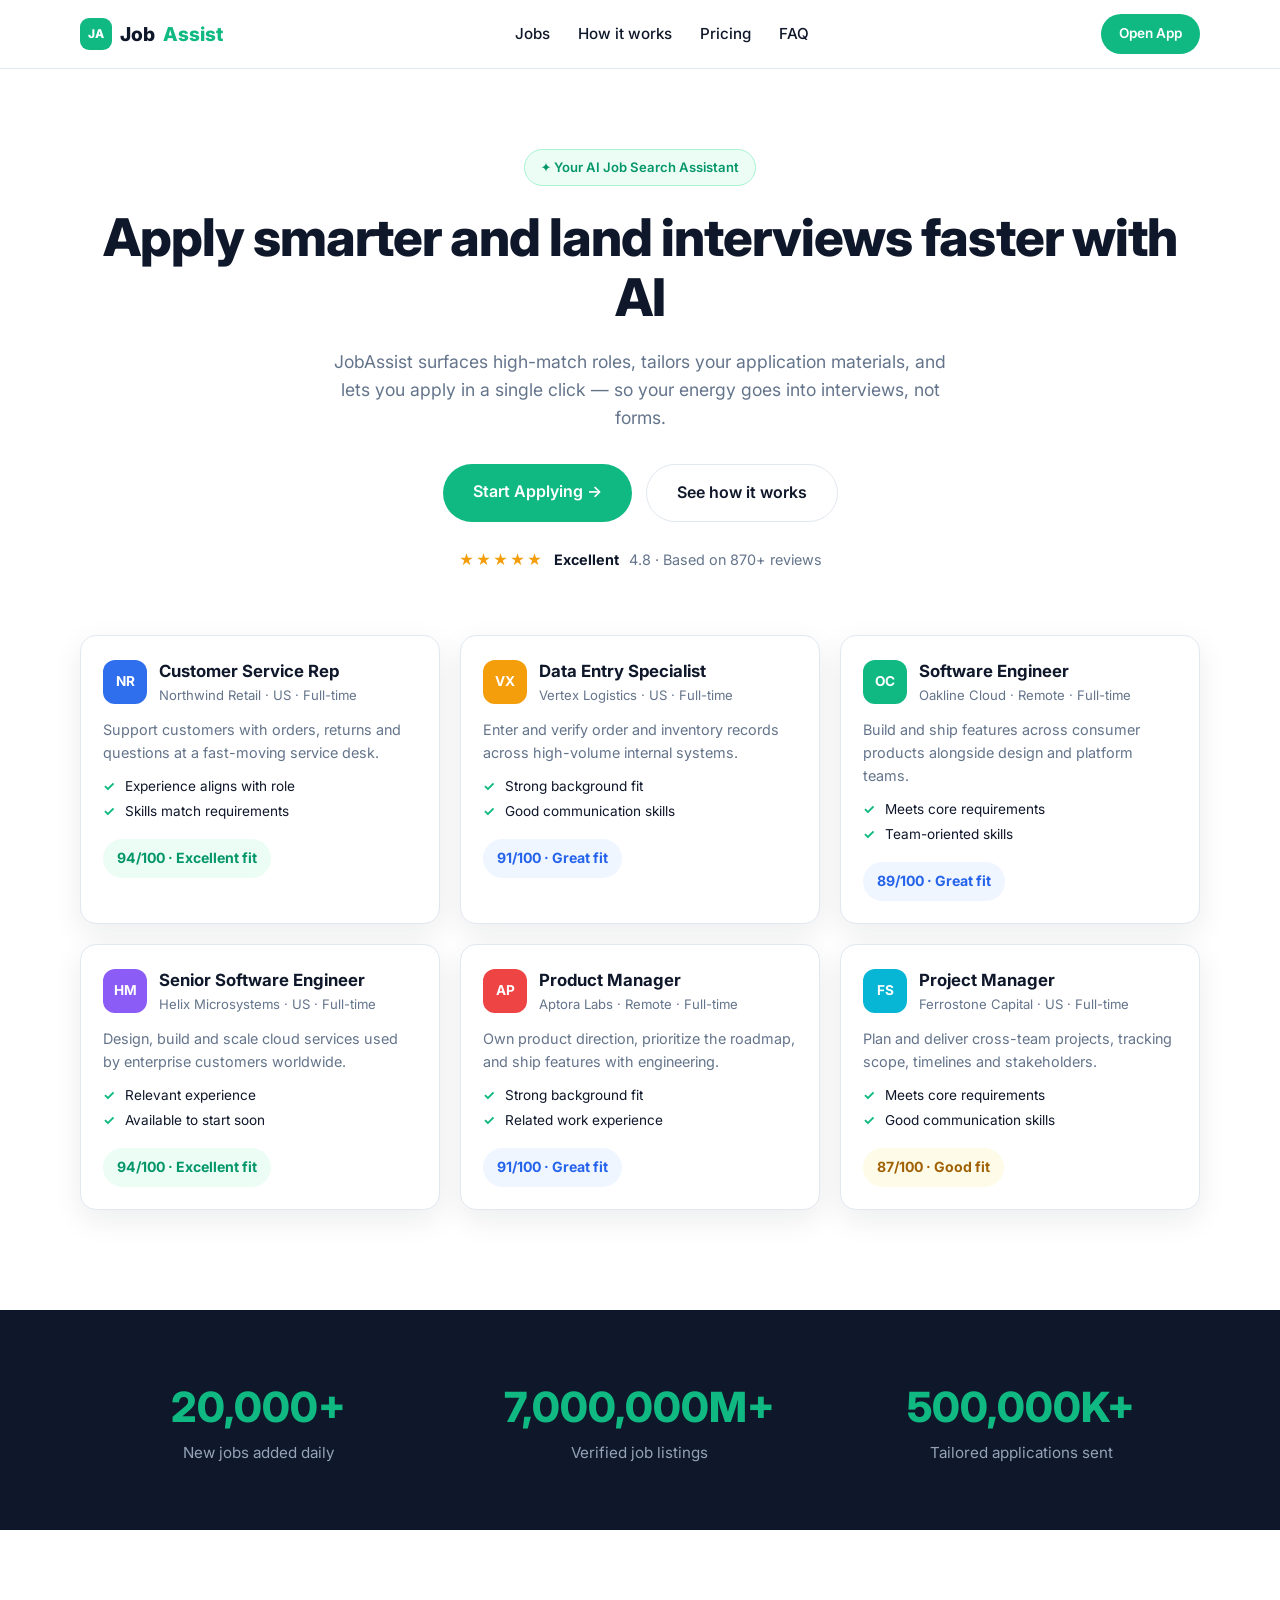
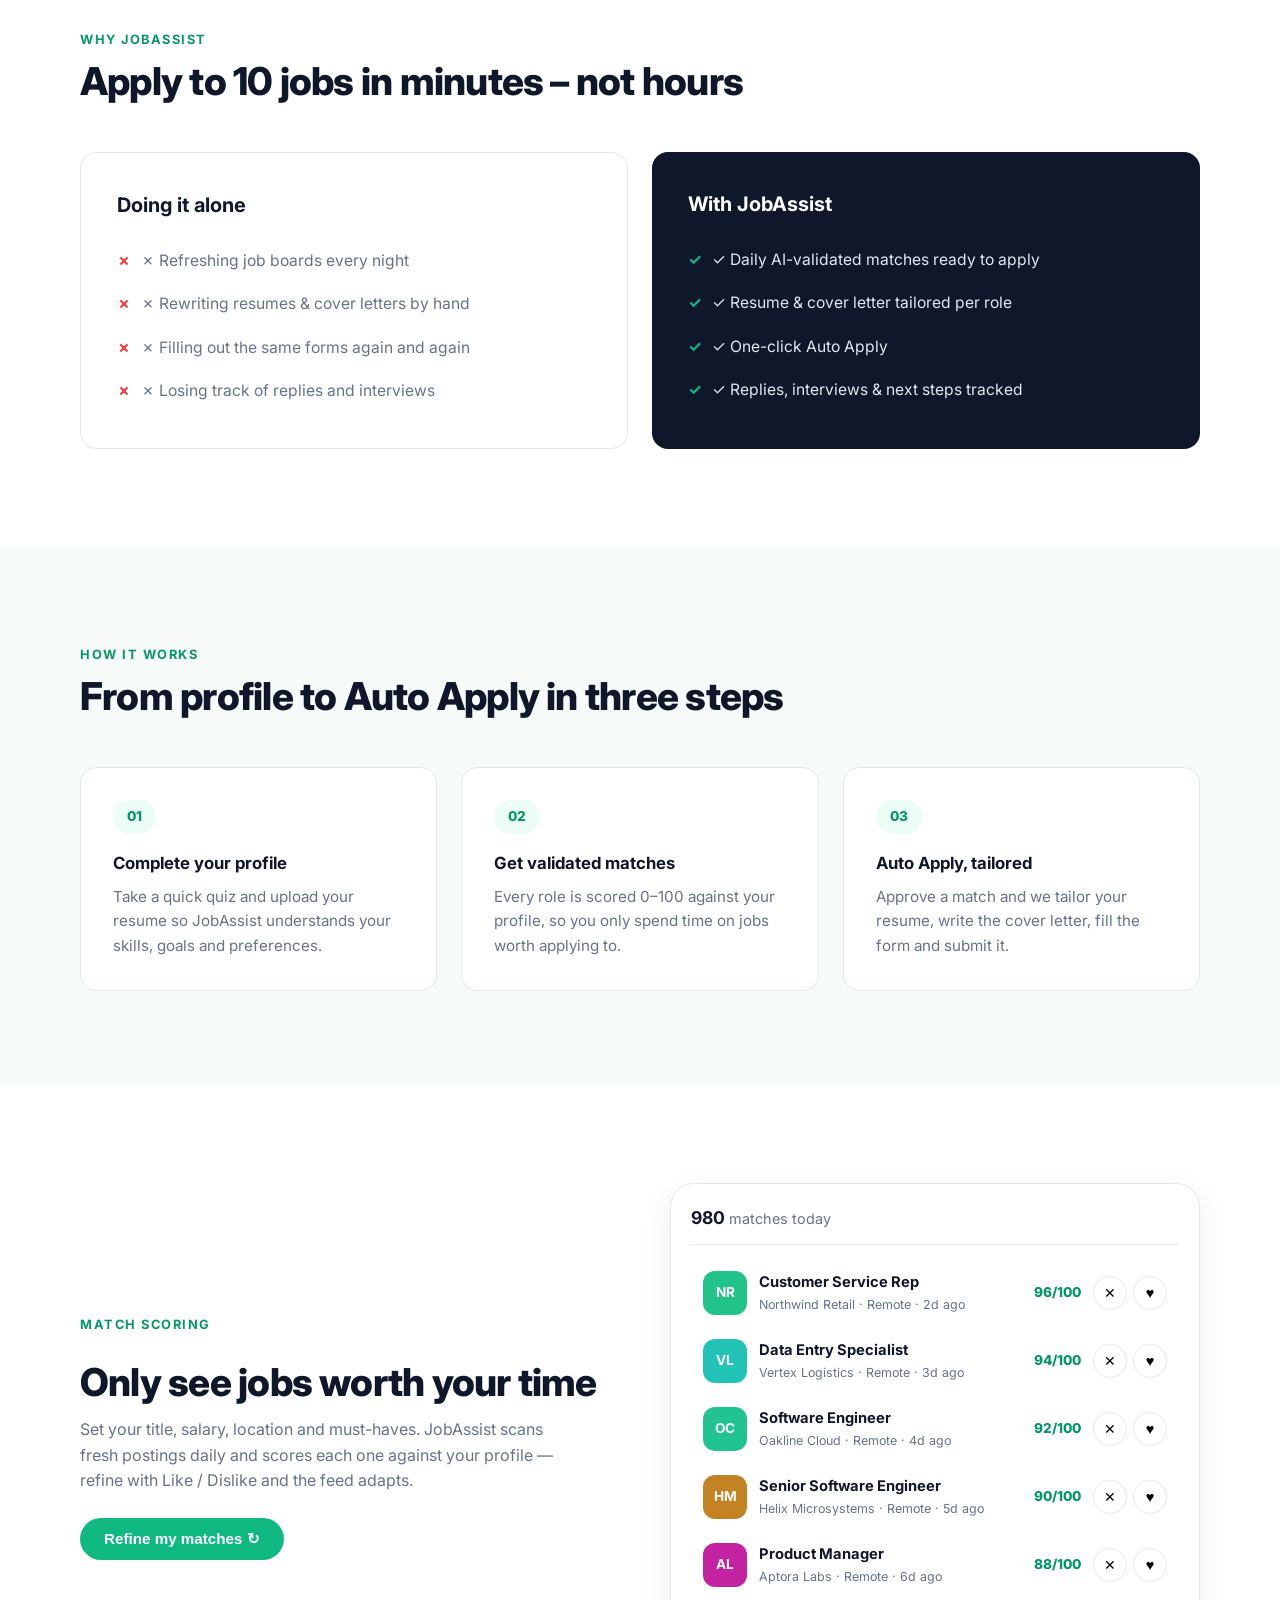
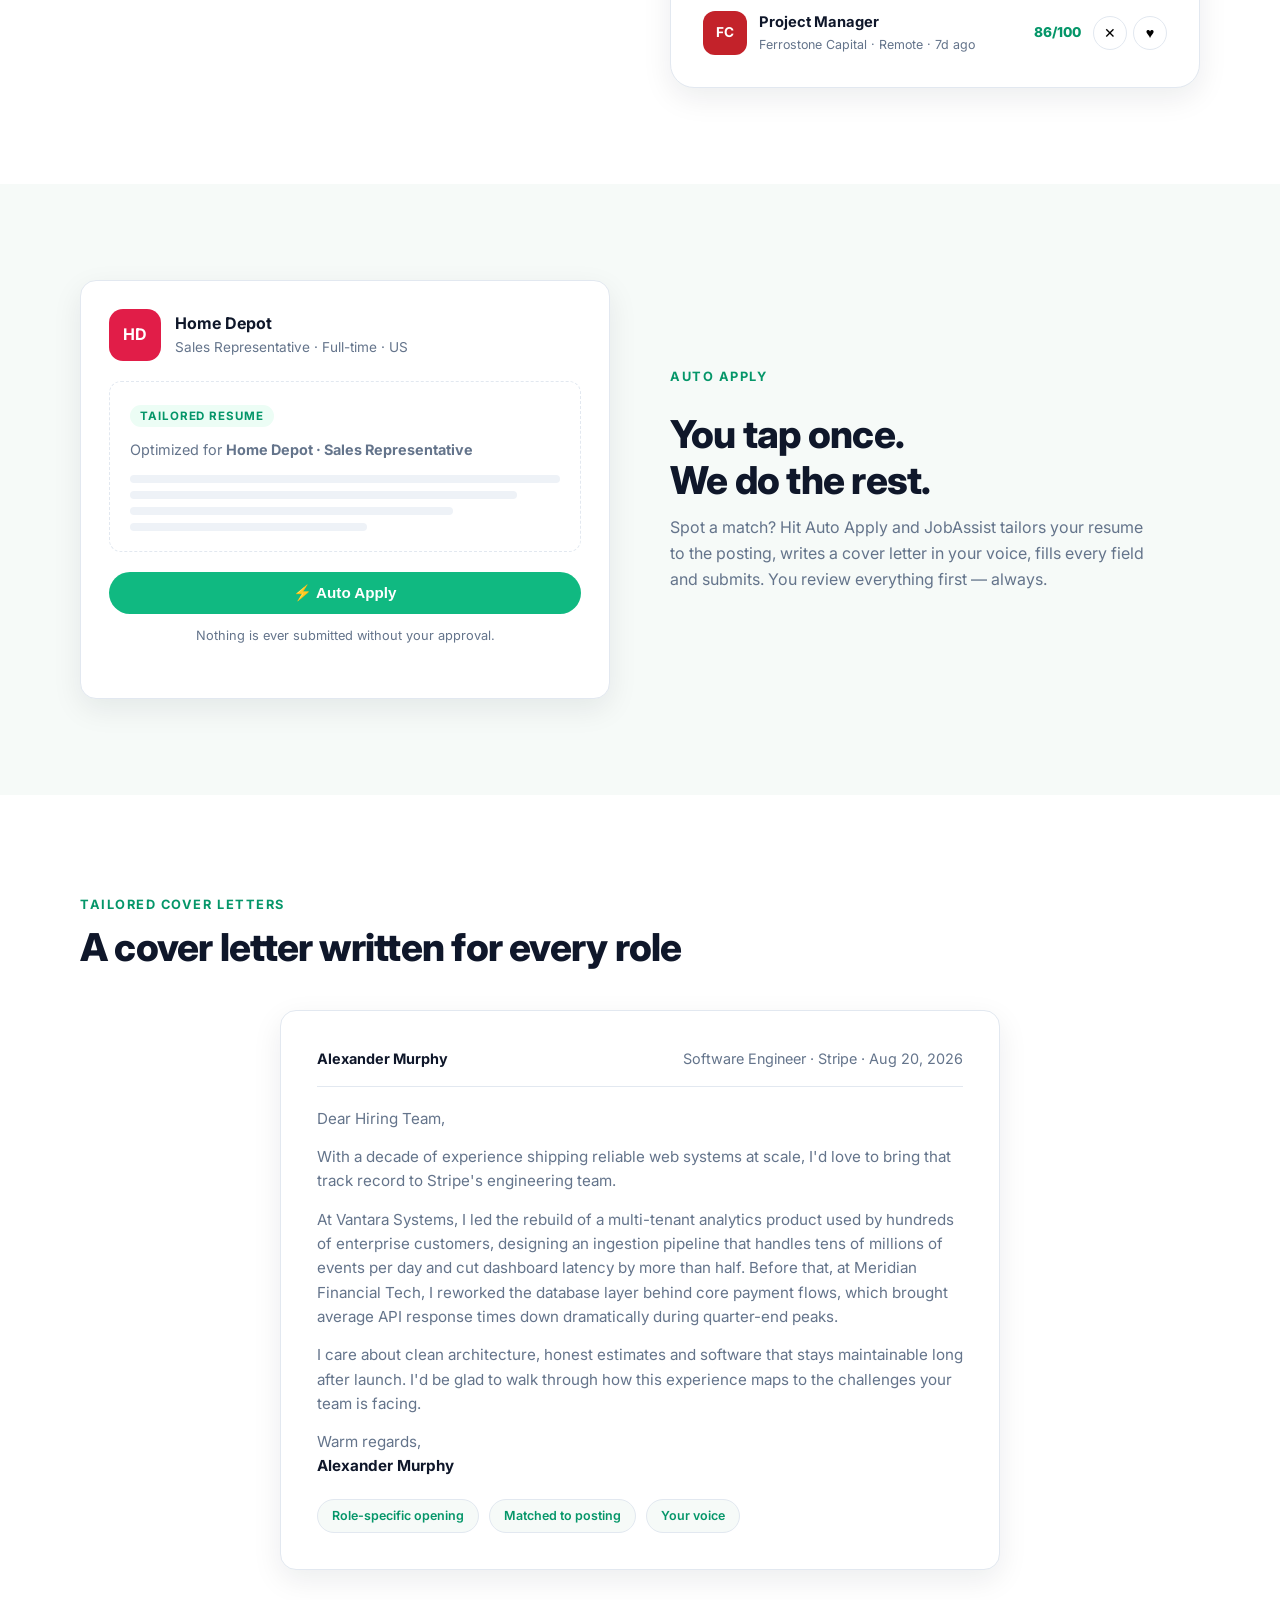
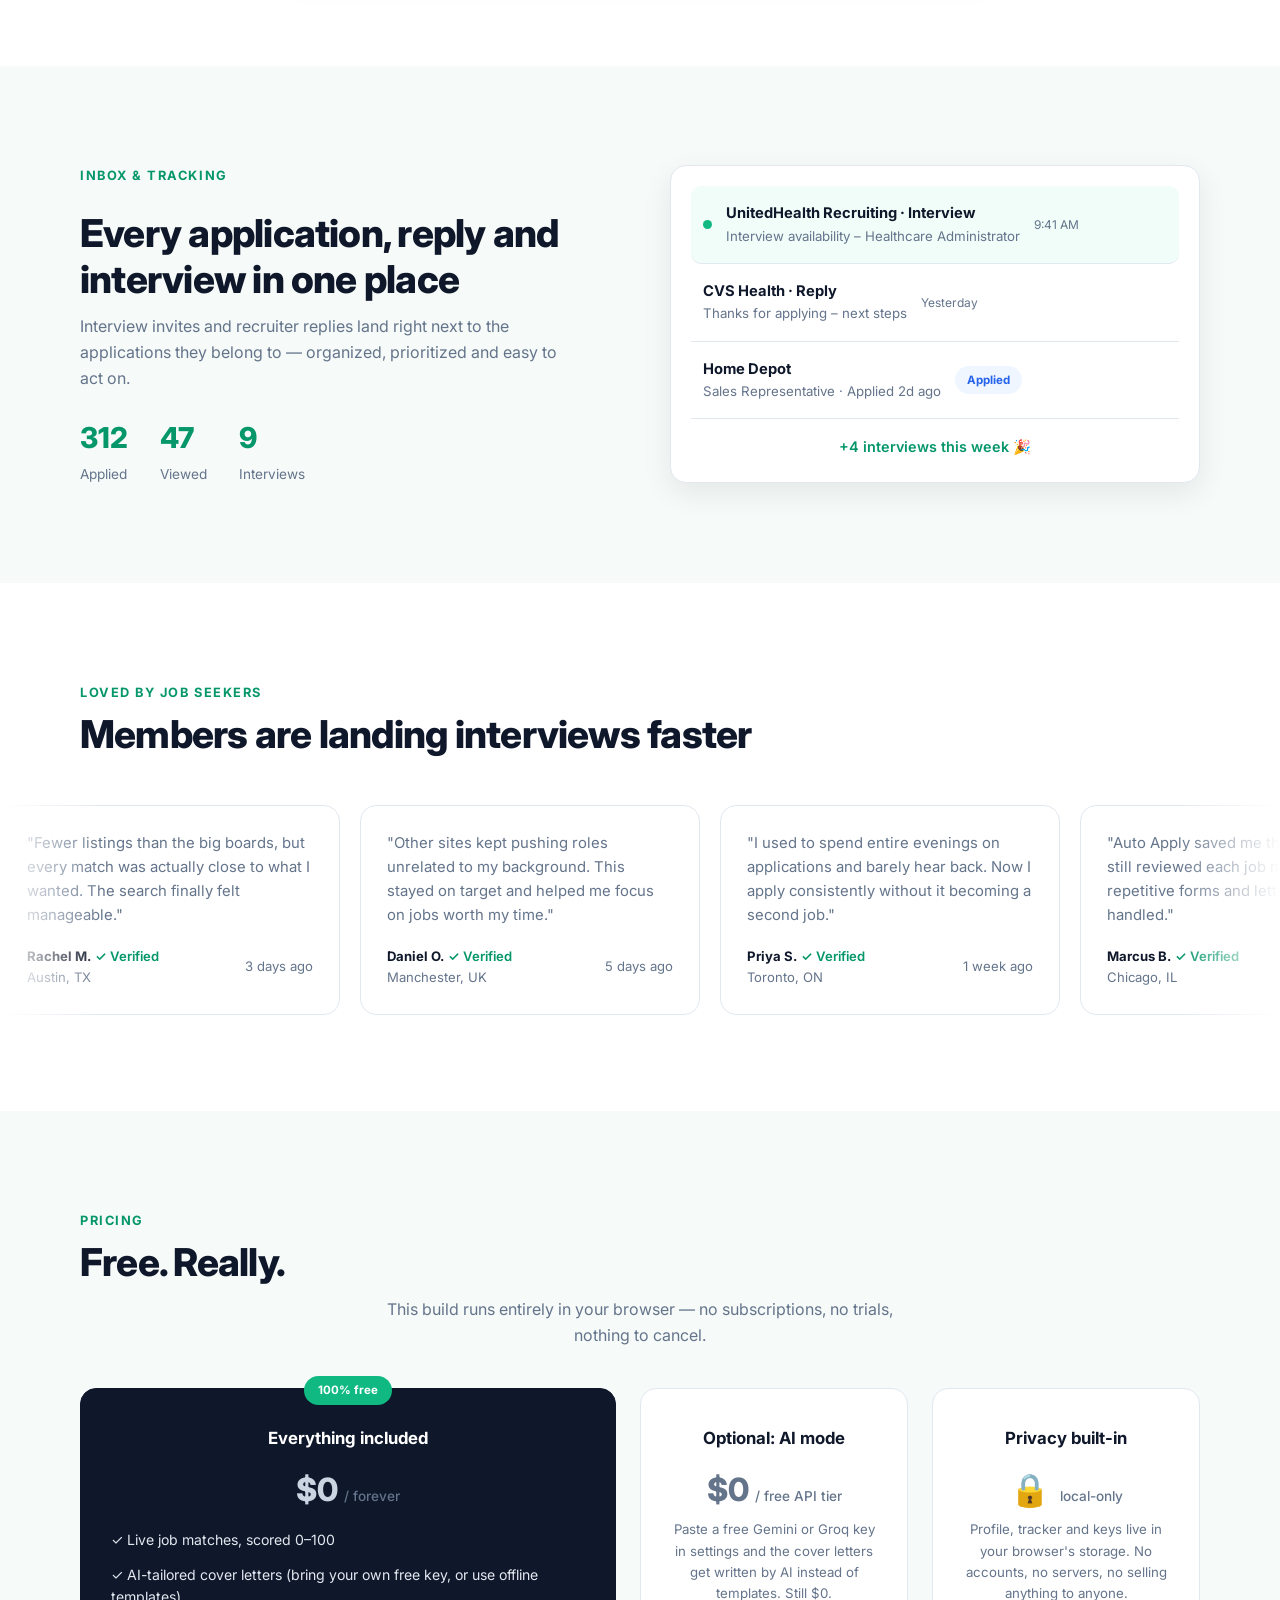
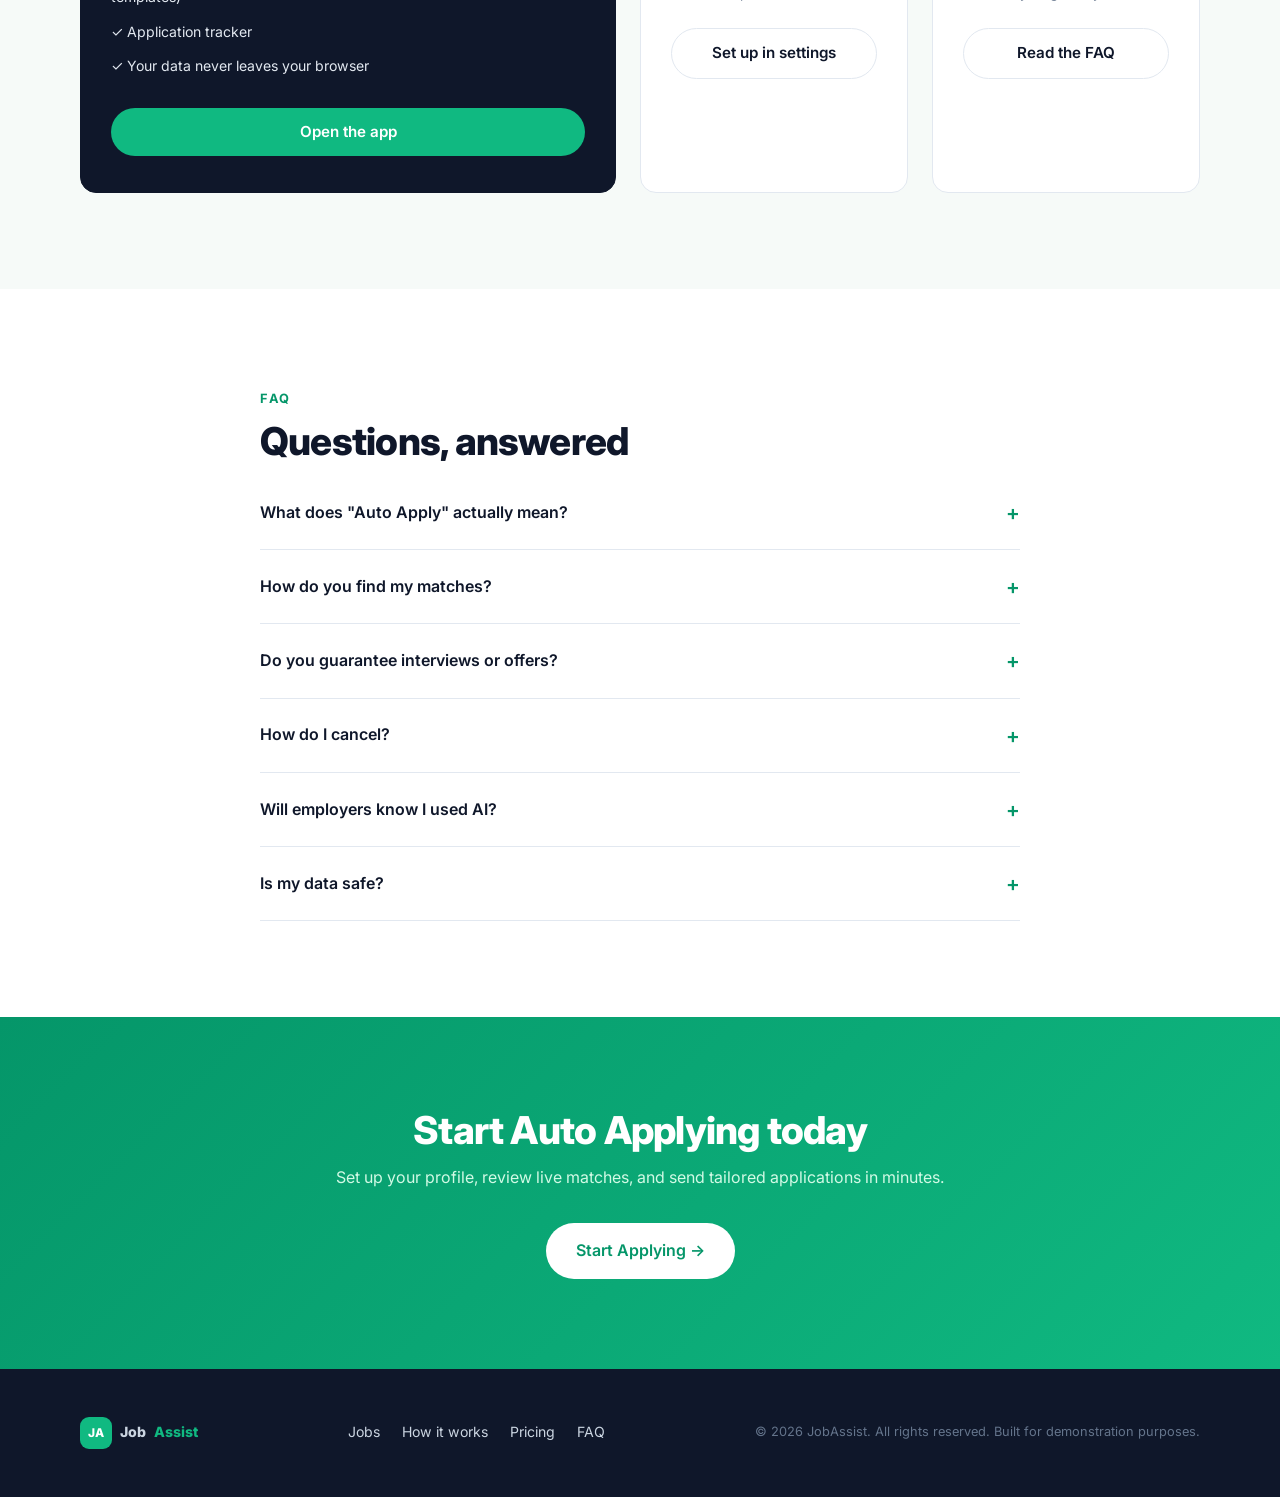
==== index.html @ 334f83cd "JobAssist: landing page + working job search app" ====
<!DOCTYPE html>
<html lang="en">
<head>
  <meta charset="UTF-8" />
  <meta name="viewport" content="width=device-width, initial-scale=1.0" />
  <title>JobAssist – Smart Job Search Platform for Faster Hiring</title>
  <meta name="description" content="Find your next job with JobAssist. Personalized job matches, AI-tailored applications, and one-click applying so you can focus on interviews." />
  <link rel="preconnect" href="https://fonts.googleapis.com" />
  <link rel="preconnect" href="https://fonts.gstatic.com" crossorigin />
  <link href="https://fonts.googleapis.com/css2?family=Inter:wght@400;500;600;700;800&display=swap" rel="stylesheet" />
  <link rel="stylesheet" href="styles.css" />
</head>
<body>

  <!-- ===== Header ===== -->
  <header class="site-header">
    <div class="container header-inner">
      <a class="logo" href="#">
        <span class="logo-mark">JA</span> Job<span class="accent">Assist</span>
      </a>
      <nav class="nav" id="nav">
        <a href="#matches">Jobs</a>
        <a href="#how">How it works</a>
        <a href="#pricing">Pricing</a>
        <a href="#faq">FAQ</a>
      </nav>
      <div class="header-actions">
        <a class="btn btn-primary btn-sm" href="app.html">Open App</a>
        <button class="menu-toggle" id="menuToggle" aria-label="Toggle menu">
          <span></span><span></span><span></span>
        </button>
      </div>
    </div>
  </header>

  <!-- ===== Hero ===== -->
  <section class="hero">
    <div class="container hero-inner">
      <span class="pill reveal">✦ Your AI Job Search Assistant</span>
      <h1 class="reveal">Apply smarter and land interviews faster with AI</h1>
      <p class="hero-sub reveal">
        JobAssist surfaces high-match roles, tailors your application materials,
        and lets you apply in a single click — so your energy goes into interviews,
        not forms.
      </p>
      <div class="hero-cta reveal">
        <a href="app.html" class="btn btn-primary btn-lg">Start Applying →</a>
        <a href="#how" class="btn btn-ghost btn-lg">See how it works</a>
      </div>
      <div class="rating reveal">
        <span class="stars">★★★★★</span>
        <strong>Excellent</strong>
        <span class="muted">4.8 · Based on 870+ reviews</span>
      </div>

      <!-- Floating job cards -->
      <div class="match-grid reveal" id="matches">
        <article class="job-card">
          <div class="job-head">
            <span class="avatar" style="--c:#2f6fed">NR</span>
            <div><h3>Customer Service Rep</h3><p>Northwind Retail · US · Full-time</p></div>
          </div>
          <p class="job-summary">Support customers with orders, returns and questions at a fast-moving service desk.</p>
          <ul class="job-points"><li>Experience aligns with role</li><li>Skills match requirements</li></ul>
          <div class="score score-high">94/100 · Excellent fit</div>
        </article>

        <article class="job-card">
          <div class="job-head">
            <span class="avatar" style="--c:#f59e0b">VX</span>
            <div><h3>Data Entry Specialist</h3><p>Vertex Logistics · US · Full-time</p></div>
          </div>
          <p class="job-summary">Enter and verify order and inventory records across high-volume internal systems.</p>
          <ul class="job-points"><li>Strong background fit</li><li>Good communication skills</li></ul>
          <div class="score score-mid">91/100 · Great fit</div>
        </article>

        <article class="job-card">
          <div class="job-head">
            <span class="avatar" style="--c:#10b981">OC</span>
            <div><h3>Software Engineer</h3><p>Oakline Cloud · Remote · Full-time</p></div>
          </div>
          <p class="job-summary">Build and ship features across consumer products alongside design and platform teams.</p>
          <ul class="job-points"><li>Meets core requirements</li><li>Team-oriented skills</li></ul>
          <div class="score score-mid">89/100 · Great fit</div>
        </article>

        <article class="job-card">
          <div class="job-head">
            <span class="avatar" style="--c:#8b5cf6">HM</span>
            <div><h3>Senior Software Engineer</h3><p>Helix Microsystems · US · Full-time</p></div>
          </div>
          <p class="job-summary">Design, build and scale cloud services used by enterprise customers worldwide.</p>
          <ul class="job-points"><li>Relevant experience</li><li>Available to start soon</li></ul>
          <div class="score score-high">94/100 · Excellent fit</div>
        </article>

        <article class="job-card">
          <div class="job-head">
            <span class="avatar" style="--c:#ef4444">AP</span>
            <div><h3>Product Manager</h3><p>Aptora Labs · Remote · Full-time</p></div>
          </div>
          <p class="job-summary">Own product direction, prioritize the roadmap, and ship features with engineering.</p>
          <ul class="job-points"><li>Strong background fit</li><li>Related work experience</li></ul>
          <div class="score score-mid">91/100 · Great fit</div>
        </article>

        <article class="job-card">
          <div class="job-head">
            <span class="avatar" style="--c:#06b6d4">FS</span>
            <div><h3>Project Manager</h3><p>Ferrostone Capital · US · Full-time</p></div>
          </div>
          <p class="job-summary">Plan and deliver cross-team projects, tracking scope, timelines and stakeholders.</p>
          <ul class="job-points"><li>Meets core requirements</li><li>Good communication skills</li></ul>
          <div class="score score-low">87/100 · Good fit</div>
        </article>
      </div>
    </div>
  </section>

  <!-- ===== Stats ===== -->
  <section class="stats">
    <div class="container stats-inner">
      <div class="stat reveal"><strong data-count="20000">0+</strong><span>New jobs added daily</span></div>
      <div class="stat reveal"><strong data-count="7000000">7M+</strong><span>Verified job listings</span></div>
      <div class="stat reveal"><strong data-count="500000">500K+</strong><span>Tailored applications sent</span></div>
    </div>
  </section>

  <!-- ===== Comparison ===== -->
  <section class="section compare">
    <div class="container">
      <p class="eyebrow reveal">Why JobAssist</p>
      <h2 class="reveal">Apply to 10 jobs in minutes – not hours</h2>
      <div class="compare-grid">
        <div class="compare-card old reveal">
          <h3>Doing it alone</h3>
          <ul>
            <li>✗ Refreshing job boards every night</li>
            <li>✗ Rewriting resumes &amp; cover letters by hand</li>
            <li>✗ Filling out the same forms again and again</li>
            <li>✗ Losing track of replies and interviews</li>
          </ul>
        </div>
        <div class="compare-card new reveal">
          <h3>With JobAssist</h3>
          <ul>
            <li>✓ Daily AI-validated matches ready to apply</li>
            <li>✓ Resume &amp; cover letter tailored per role</li>
            <li>✓ One-click Auto Apply</li>
            <li>✓ Replies, interviews &amp; next steps tracked</li>
          </ul>
        </div>
      </div>
    </div>
  </section>

  <!-- ===== How it works ===== -->
  <section class="section alt" id="how">
    <div class="container">
      <p class="eyebrow reveal">How it works</p>
      <h2 class="reveal">From profile to Auto Apply in three steps</h2>
      <div class="steps">
        <div class="step reveal">
          <span class="step-num">01</span>
          <h3>Complete your profile</h3>
          <p>Take a quick quiz and upload your resume so JobAssist understands your skills, goals and preferences.</p>
        </div>
        <div class="step reveal">
          <span class="step-num">02</span>
          <h3>Get validated matches</h3>
          <p>Every role is scored 0–100 against your profile, so you only spend time on jobs worth applying to.</p>
        </div>
        <div class="step reveal">
          <span class="step-num">03</span>
          <h3>Auto Apply, tailored</h3>
          <p>Approve a match and we tailor your resume, write the cover letter, fill the form and submit it.</p>
        </div>
      </div>
    </div>
  </section>

  <!-- ===== Match scoring demo ===== -->
  <section class="section">
    <div class="container split">
      <div>
        <p class="eyebrow reveal">Match scoring</p>
        <h2 class="reveal">Only see jobs worth your time</h2>
        <p class="reveal">Set your title, salary, location and must-haves. JobAssist scans fresh postings daily and scores each one against your profile — refine with Like / Dislike and the feed adapts.</p>
        <button class="btn btn-primary reveal" id="refineBtn">Refine my matches ↻</button>
      </div>
      <div class="phone reveal">
        <div class="phone-header"><strong>980</strong> matches today</div>
        <div id="feed"></div>
      </div>
    </div>
  </section>

  <!-- ===== Auto Apply ===== -->
  <section class="section alt">
    <div class="container split reverse">
      <div class="apply-card reveal">
        <div class="apply-job">
          <span class="avatar big" style="--c:#e11d48">HD</span>
          <div><h4>Home Depot</h4><p>Sales Representative · Full-time · US</p></div>
        </div>
        <div class="resume-doc">
          <span class="doc-tag">Tailored Resume</span>
          <p>Optimized for <strong>Home Depot · Sales Representative</strong></p>
          <div class="doc-lines"><span></span><span></span><span></span><span></span></div>
        </div>
        <button class="btn btn-primary full" id="autoApplyBtn">⚡ Auto Apply</button>
        <p class="apply-note" id="applyNote">Nothing is ever submitted without your approval.</p>
      </div>
      <div>
        <p class="eyebrow reveal">Auto Apply</p>
        <h2 class="reveal">You tap once.<br />We do the rest.</h2>
        <p class="reveal">Spot a match? Hit Auto Apply and JobAssist tailors your resume to the posting, writes a cover letter in your voice, fills every field and submits. You review everything first — always.</p>
      </div>
    </div>
  </section>

  <!-- ===== Cover letter ===== -->
  <section class="section">
    <div class="container">
      <p class="eyebrow reveal">Tailored cover letters</p>
      <h2 class="reveal">A cover letter written for every role</h2>
      <div class="letter-card reveal">
        <div class="letter-head">
          <strong>Alexander Murphy</strong>
          <span>Software Engineer · Stripe · Aug 20, 2026</span>
        </div>
        <p>Dear Hiring Team,</p>
        <p>With a decade of experience shipping reliable web systems at scale, I'd love to bring that track record to Stripe's engineering team.</p>
        <p>At Vantara Systems, I led the rebuild of a multi-tenant analytics product used by hundreds of enterprise customers, designing an ingestion pipeline that handles tens of millions of events per day and cut dashboard latency by more than half. Before that, at Meridian Financial Tech, I reworked the database layer behind core payment flows, which brought average API response times down dramatically during quarter-end peaks.</p>
        <p>I care about clean architecture, honest estimates and software that stays maintainable long after launch. I'd be glad to walk through how this experience maps to the challenges your team is facing.</p>
        <p class="sign">Warm regards,<br /><strong>Alexander Murphy</strong></p>
        <div class="letter-tags">
          <span>Role-specific opening</span><span>Matched to posting</span><span>Your voice</span>
        </div>
      </div>
    </div>
  </section>

  <!-- ===== Inbox / tracking ===== -->
  <section class="section alt">
    <div class="container split">
      <div>
        <p class="eyebrow reveal">Inbox &amp; tracking</p>
        <h2 class="reveal">Every application, reply and interview in one place</h2>
        <p class="reveal">Interview invites and recruiter replies land right next to the applications they belong to — organized, prioritized and easy to act on.</p>
        <div class="mini-stats reveal">
          <div><strong>312</strong><span>Applied</span></div>
          <div><strong>47</strong><span>Viewed</span></div>
          <div><strong>9</strong><span>Interviews</span></div>
        </div>
      </div>
      <div class="inbox reveal">
        <div class="inbox-item unread">
          <span class="dot"></span>
          <div><h5>UnitedHealth Recruiting · Interview</h5><p>Interview availability – Healthcare Administrator</p></div>
          <time>9:41 AM</time>
        </div>
        <div class="inbox-item">
          <div><h5>CVS Health · Reply</h5><p>Thanks for applying – next steps</p></div>
          <time>Yesterday</time>
        </div>
        <div class="inbox-item status">
          <div><h5>Home Depot</h5><p>Sales Representative · Applied 2d ago</p></div>
          <span class="badge">Applied</span>
        </div>
        <div class="inbox-foot">+4 interviews this week 🎉</div>
      </div>
    </div>
  </section>

  <!-- ===== Testimonials ===== -->
  <section class="section">
    <div class="container">
      <p class="eyebrow reveal">Loved by job seekers</p>
      <h2 class="reveal">Members are landing interviews faster</h2>
    </div>
    <div class="marquee reveal">
      <div class="marquee-track" id="marqueeTrack"></div>
    </div>
  </section>

  <!-- ===== Pricing ===== -->
  <section class="section alt" id="pricing">
    <div class="container">
      <p class="eyebrow reveal">Pricing</p>
      <h2 class="reveal">Free. Really.</h2>
      <p class="section-sub reveal">This build runs entirely in your browser — no subscriptions, no trials, nothing to cancel.</p>
      <div class="pricing-grid single">
        <div class="price-card featured reveal">
          <span class="flag">100% free</span>
          <h3>Everything included</h3>
          <p class="price">$0 <span>/ forever</span></p>
          <ul class="free-list">
            <li>✓ Live job matches, scored 0–100</li>
            <li>✓ AI-tailored cover letters (bring your own free key, or use offline templates)</li>
            <li>✓ Application tracker</li>
            <li>✓ Your data never leaves your browser</li>
          </ul>
          <a href="app.html" class="btn btn-primary full">Open the app</a>
        </div>
        <div class="price-card reveal">
          <h3>Optional: AI mode</h3>
          <p class="price">$0 <span>/ free API tier</span></p>
          <p class="price-note">Paste a free Gemini or Groq key in settings and the cover letters get written by AI instead of templates. Still $0.</p>
          <a href="app.html" class="btn btn-ghost full">Set up in settings</a>
        </div>
        <div class="price-card reveal">
          <h3>Privacy built-in</h3>
          <p class="price">🔒 <span>&nbsp;local-only</span></p>
          <p class="price-note">Profile, tracker and keys live in your browser's storage. No accounts, no servers, no selling anything to anyone.</p>
          <a href="#faq" class="btn btn-ghost full">Read the FAQ</a>
        </div>
      </div>
    </div>
  </section>

  <!-- ===== FAQ ===== -->
  <section class="section" id="faq">
    <div class="container narrow">
      <p class="eyebrow reveal">FAQ</p>
      <h2 class="reveal">Questions, answered</h2>
      <div class="faq-list reveal">
        <details>
          <summary>What does "Auto Apply" actually mean?</summary>
          <p>Auto Apply is a one-click action. Pick a role you like, click Auto Apply, and we fill out the application and attach a cover letter tailored to that job using your resume. You choose every job — nothing is ever sent without your approval.</p>
        </details>
        <details>
          <summary>How do you find my matches?</summary>
          <p>We scan millions of verified listings daily. Our AI compares your role, experience, skills and preferences against each job's actual requirements and shows you the best-fit roles first.</p>
        </details>
        <details>
          <summary>Do you guarantee interviews or offers?</summary>
          <p>No tool can guarantee an employer's response. What we guarantee is that every application you send is real, tailored and matched to your profile. Many users see activity within the first couple of weeks, though results vary by market and role.</p>
        </details>
        <details>
          <summary>How do I cancel?</summary>
          <p>Cancelling takes under a minute from your account — no phone calls, no retention screens. You keep full access until the end of your billing period and won't be charged again.</p>
        </details>
        <details>
          <summary>Will employers know I used AI?</summary>
          <p>No — employers see a normal, professionally written application. Your cover letter is built around your own experience and your resume stays yours.</p>
        </details>
        <details>
          <summary>Is my data safe?</summary>
          <p>Yes. Your data is encrypted in transit and at rest, never sold, and used only to power matching and applications. Delete anything — or everything — anytime from settings.</p>
        </details>
      </div>
    </div>
  </section>

  <!-- ===== Final CTA ===== -->
  <section class="final-cta">
    <div class="container">
      <h2 class="reveal">Start Auto Applying today</h2>
      <p class="reveal">Set up your profile, review live matches, and send tailored applications in minutes.</p>
      <a href="app.html" class="btn btn-light btn-lg reveal">Start Applying →</a>
    </div>
  </section>

  <!-- ===== Footer ===== -->
  <footer class="footer">
    <div class="container footer-inner">
      <a class="logo" href="#"><span class="logo-mark">JA</span> Job<span class="accent">Assist</span></a>
      <nav>
        <a href="#matches">Jobs</a>
        <a href="#how">How it works</a>
        <a href="#pricing">Pricing</a>
        <a href="#faq">FAQ</a>
      </nav>
      <p>© 2026 JobAssist. All rights reserved. Built for demonstration purposes.</p>
    </div>
  </footer>

  <script src="script.js"></script>
</body>
</html>
---- styles.css ----
/* ===== Base ===== */
:root {
  --green: #10b981;
  --green-dark: #059669;
  --ink: #0f172a;
  --muted: #64748b;
  --bg: #ffffff;
  --alt: #f6faf8;
  --border: #e2e8f0;
  --radius: 16px;
  --shadow: 0 10px 30px rgba(15, 23, 42, 0.08);
}

* { margin: 0; padding: 0; box-sizing: border-box; }
html { scroll-behavior: smooth; }
body {
  font-family: "Inter", system-ui, -apple-system, sans-serif;
  color: var(--ink);
  background: var(--bg);
  line-height: 1.6;
  overflow-x: hidden;
}
.container { width: min(1120px, 92%); margin: 0 auto; }
.container.narrow { width: min(760px, 92%); }

h1 { font-size: clamp(2rem, 5vw, 3.25rem); font-weight: 800; line-height: 1.15; letter-spacing: -0.02em; }
h2 { font-size: clamp(1.6rem, 3.5vw, 2.4rem); font-weight: 800; line-height: 1.2; letter-spacing: -0.02em; margin-bottom: 0.75rem; }
h3 { font-size: 1.05rem; font-weight: 700; }
p { color: var(--muted); }

.accent { color: var(--green); }
.muted { color: var(--muted); }
.section { padding: 96px 0; }
.section.alt { background: var(--alt); }
.section-sub { max-width: 560px; margin: 0 auto 40px; text-align: center; }
.eyebrow {
  display: inline-block;
  color: var(--green-dark);
  font-weight: 700;
  font-size: 0.8rem;
  text-transform: uppercase;
  letter-spacing: 0.12em;
  margin-bottom: 8px;
}
.center h2, .center p, .center .eyebrow { text-align: center; display: block; }

/* ===== Buttons ===== */
.btn {
  display: inline-block;
  padding: 12px 24px;
  border-radius: 999px;
  font-weight: 600;
  font-size: 0.95rem;
  text-decoration: none;
  border: none;
  cursor: pointer;
  transition: transform 0.15s ease, box-shadow 0.15s ease, background 0.15s ease;
}
.btn:hover { transform: translateY(-2px); box-shadow: var(--shadow); }
.btn-primary { background: var(--green); color: #fff; }
.btn-primary:hover { background: var(--green-dark); }
.btn-ghost { background: transparent; color: var(--ink); border: 1px solid var(--border); }
.btn-ghost:hover { border-color: var(--ink); }
.btn-light { background: #fff; color: var(--green-dark); }
.btn-lg { padding: 15px 30px; font-size: 1rem; }
.btn-sm { padding: 9px 18px; font-size: 0.85rem; }
.full { display: block; width: 100%; text-align: center; }

/* ===== Header ===== */
.site-header {
  position: sticky;
  top: 0;
  z-index: 100;
  background: rgba(255, 255, 255, 0.85);
  backdrop-filter: blur(12px);
  border-bottom: 1px solid var(--border);
}
.header-inner { display: flex; align-items: center; justify-content: space-between; height: 68px; gap: 16px; }
.logo { font-weight: 800; font-size: 1.2rem; color: var(--ink); text-decoration: none; display: flex; align-items: center; gap: 8px; }
.logo-mark {
  background: var(--green);
  color: #fff;
  width: 32px; height: 32px;
  border-radius: 9px;
  display: inline-flex; align-items: center; justify-content: center;
  font-size: 0.75rem; font-weight: 800;
}
.nav { display: flex; gap: 28px; }
.nav a { color: var(--ink); text-decoration: none; font-weight: 500; font-size: 0.95rem; }
.nav a:hover { color: var(--green-dark); }
.header-actions { display: flex; align-items: center; gap: 12px; }
.menu-toggle { display: none; flex-direction: column; gap: 5px; background: none; border: none; cursor: pointer; padding: 6px; }
.menu-toggle span { width: 22px; height: 2px; background: var(--ink); border-radius: 2px; transition: 0.2s; }

/* ===== Hero ===== */
.hero { padding: 80px 0 100px; text-align: center; position: relative; }
.pill {
  display: inline-block;
  background: #ecfdf5;
  color: var(--green-dark);
  border: 1px solid #a7f3d0;
  padding: 7px 16px;
  border-radius: 999px;
  font-size: 0.82rem;
  font-weight: 600;
  margin-bottom: 22px;
}
.hero-sub { max-width: 620px; margin: 20px auto 32px; font-size: 1.1rem; }
.hero-cta { display: flex; gap: 14px; justify-content: center; flex-wrap: wrap; }
.rating { margin-top: 26px; display: flex; gap: 10px; align-items: center; justify-content: center; font-size: 0.9rem; }
.stars { color: #f59e0b; letter-spacing: 2px; }

/* Job match grid */
.match-grid {
  margin-top: 64px;
  display: grid;
  grid-template-columns: repeat(auto-fit, minmax(300px, 1fr));
  gap: 20px;
  text-align: left;
}
.job-card {
  background: #fff;
  border: 1px solid var(--border);
  border-radius: var(--radius);
  padding: 22px;
  box-shadow: var(--shadow);
  transition: transform 0.2s ease;
  animation: floaty 6s ease-in-out infinite;
}
.job-card:nth-child(2n) { animation-delay: -3s; }
@keyframes floaty { 0%, 100% { transform: translateY(0); } 50% { transform: translateY(-8px); } }
.job-head { display: flex; gap: 12px; align-items: center; margin-bottom: 12px; }
.job-head p { font-size: 0.82rem; }
.avatar {
  --c: var(--green);
  width: 44px; height: 44px;
  border-radius: 12px;
  background: var(--c);
  color: #fff;
  display: inline-flex; align-items: center; justify-content: center;
  font-weight: 700; font-size: 0.85rem;
  flex-shrink: 0;
}
.avatar.big { width: 52px; height: 52px; font-size: 1rem; border-radius: 14px; }
.job-summary { font-size: 0.9rem; margin-bottom: 12px; }
.job-points { list-style: none; margin-bottom: 16px; }
.job-points li { font-size: 0.85rem; padding-left: 22px; position: relative; margin-bottom: 4px; }
.job-points li::before { content: "✓"; position: absolute; left: 0; color: var(--green); font-weight: 700; }
.score { font-weight: 700; font-size: 0.88rem; padding: 8px 14px; border-radius: 999px; display: inline-block; }
.score-high { background: #ecfdf5; color: var(--green-dark); }
.score-mid { background: #eff6ff; color: #2563eb; }
.score-low { background: #fefce8; color: #a16207; }

/* ===== Stats ===== */
.stats { background: var(--ink); color: #fff; padding: 64px 0; }
.stats-inner { display: grid; grid-template-columns: repeat(3, 1fr); gap: 24px; text-align: center; }
.stat strong { display: block; font-size: clamp(1.8rem, 4vw, 2.6rem); font-weight: 800; color: var(--green); }
.stat span { color: #94a3b8; font-size: 0.95rem; }

/* ===== Compare ===== */
.compare-grid { display: grid; grid-template-columns: 1fr 1fr; gap: 24px; margin-top: 48px; }
.compare-card { border-radius: var(--radius); padding: 36px; }
.compare-card.old { background: #fff; border: 1px solid var(--border); }
.compare-card.new { background: var(--ink); color: #fff; }
.compare-card h3 { margin-bottom: 18px; font-size: 1.25rem; }
.compare-card ul { list-style: none; }
.compare-card li { padding: 9px 0; font-size: 0.98rem; }
.compare-card.new li { color: #cbd5e1; }
.compare-card.new li::first-letter,
.compare-card.new li { color: inherit; }
.compare-card.new li { color: #e2e8f0; }
.compare-card.old li { color: var(--muted); }
.compare-card.old li::before, .compare-card.new li::before { font-weight: 700; margin-right: 10px; }
.compare-card.old li::before { content: "✗"; color: #ef4444; }
.compare-card.new li::before { content: "✓"; color: var(--green); }

/* ===== Steps ===== */
.steps { display: grid; grid-template-columns: repeat(3, 1fr); gap: 24px; margin-top: 48px; }
.step { background: #fff; border: 1px solid var(--border); border-radius: var(--radius); padding: 32px; }
.step-num {
  font-size: 0.85rem; font-weight: 800;
  color: var(--green-dark);
  background: #ecfdf5;
  border-radius: 999px;
  padding: 6px 14px;
  display: inline-block;
  margin-bottom: 16px;
}
.step p { font-size: 0.95rem; margin-top: 8px; }

/* ===== Split layout ===== */
.split { display: grid; grid-template-columns: 1fr 1fr; gap: 60px; align-items: center; }
.split > div > p { margin-bottom: 24px; max-width: 480px; }

/* Phone mockup */
.phone { background: #fff; border: 1px solid var(--border); border-radius: 24px; padding: 20px; box-shadow: var(--shadow); }
.phone-header { font-size: 0.9rem; color: var(--muted); margin-bottom: 14px; padding-bottom: 12px; border-bottom: 1px solid var(--border); }
.phone-header strong { color: var(--ink); font-size: 1.1rem; }
.feed-item {
  display: flex; align-items: center; gap: 12px;
  padding: 12px; border-radius: 12px;
  transition: background 0.2s, opacity 0.3s, transform 0.3s;
}
.feed-item:hover { background: var(--alt); }
.feed-item.removing { opacity: 0; transform: translateX(-30px); }
.feed-info { flex: 1; }
.feed-info h5 { font-size: 0.92rem; }
.feed-info p { font-size: 0.78rem; }
.feed-score { font-weight: 800; font-size: 0.85rem; color: var(--green-dark); }
.feed-actions { display: flex; gap: 6px; }
.icon-btn {
  width: 34px; height: 34px; border-radius: 50%;
  border: 1px solid var(--border); background: #fff;
  cursor: pointer; font-size: 0.9rem;
  transition: 0.15s;
}
.icon-btn:hover { transform: scale(1.1); }
.icon-btn.like:hover { background: #ecfdf5; border-color: var(--green); }
.icon-btn.dislike:hover { background: #fef2f2; border-color: #ef4444; }

/* Auto apply card */
.apply-card {
  background: #fff; border: 1px solid var(--border);
  border-radius: var(--radius); padding: 28px; box-shadow: var(--shadow);
}
.apply-job { display: flex; gap: 14px; align-items: center; margin-bottom: 20px; }
.apply-job p { font-size: 0.85rem; }
.resume-doc { border: 1px dashed var(--border); border-radius: 12px; padding: 20px; margin-bottom: 20px; }
.doc-tag { font-size: 0.72rem; font-weight: 700; text-transform: uppercase; letter-spacing: 0.08em; color: var(--green-dark); background: #ecfdf5; padding: 4px 10px; border-radius: 999px; }
.resume-doc p { font-size: 0.9rem; margin: 10px 0 14px; }
.doc-lines { display: grid; gap: 8px; }
.doc-lines span { height: 8px; border-radius: 4px; background: #eef2f7; display: block; }
.doc-lines span:nth-child(2) { width: 90%; }
.doc-lines span:nth-child(3) { width: 75%; }
.doc-lines span:nth-child(4) { width: 55%; }
.apply-note { font-size: 0.8rem; text-align: center; margin-top: 12px; transition: color 0.3s; }
.apply-note.done { color: var(--green-dark); font-weight: 600; }

/* ===== Letter ===== */
.letter-card {
  max-width: 720px; margin: 40px auto 0;
  background: #fff; border: 1px solid var(--border);
  border-radius: var(--radius); padding: 36px;
  box-shadow: var(--shadow);
}
.letter-head { display: flex; justify-content: space-between; flex-wrap: wrap; gap: 6px; margin-bottom: 20px; padding-bottom: 16px; border-bottom: 1px solid var(--border); font-size: 0.9rem; }
.letter-head span { color: var(--muted); }
.letter-card p { margin-bottom: 14px; font-size: 0.95rem; }
.sign strong { color: var(--ink); }
.letter-tags { display: flex; gap: 10px; flex-wrap: wrap; margin-top: 20px; }
.letter-tags span { font-size: 0.78rem; font-weight: 600; background: var(--alt); border: 1px solid var(--border); border-radius: 999px; padding: 6px 14px; color: var(--green-dark); }

/* ===== Inbox ===== */
.mini-stats { display: flex; gap: 32px; }
.mini-stats div { text-align: left; }
.mini-stats strong { display: block; font-size: 1.8rem; font-weight: 800; color: var(--green-dark); }
.mini-stats span { font-size: 0.85rem; color: var(--muted); }
.inbox { background: #fff; border: 1px solid var(--border); border-radius: var(--radius); padding: 20px; box-shadow: var(--shadow); }
.inbox-item { display: flex; align-items: center; gap: 14px; padding: 16px 12px; border-bottom: 1px solid var(--border); }
.inbox-item.unread { background: #f0fdf9; border-radius: 10px; }
.inbox-item h5 { font-size: 0.92rem; }
.inbox-item p { font-size: 0.83rem; }
.inbox-item time { font-size: 0.75rem; color: var(--muted); white-space: nowrap; }
.dot { width: 9px; height: 9px; background: var(--green); border-radius: 50%; flex-shrink: 0; }
.badge { font-size: 0.72rem; font-weight: 700; background: #eff6ff; color: #2563eb; padding: 5px 12px; border-radius: 999px; white-space: nowrap; }
.inbox-foot { text-align: center; padding: 16px 0 4px; font-weight: 600; font-size: 0.9rem; color: var(--green-dark); }

/* ===== Testimonials marquee ===== */
.marquee { overflow: hidden; margin-top: 48px; -webkit-mask-image: linear-gradient(90deg, transparent, #000 8%, #000 92%, transparent); mask-image: linear-gradient(90deg, transparent, #000 8%, #000 92%, transparent); }
.marquee-track { display: flex; gap: 20px; width: max-content; animation: scroll 60s linear infinite; }
.marquee:hover .marquee-track { animation-play-state: paused; }
@keyframes scroll { from { transform: translateX(0); } to { transform: translateX(-50%); } }
.t-card {
  width: 340px; flex-shrink: 0;
  background: #fff; border: 1px solid var(--border);
  border-radius: var(--radius); padding: 26px;
}
.t-card blockquote { font-size: 0.93rem; color: var(--muted); margin-bottom: 18px; }
.t-meta { display: flex; justify-content: space-between; align-items: center; font-size: 0.82rem; }
.t-name { font-weight: 700; }
.t-verified { color: var(--green-dark); font-weight: 600; }
.t-loc { color: var(--muted); }

/* ===== Pricing ===== */
.pricing-grid { display: grid; grid-template-columns: repeat(3, 1fr); gap: 24px; margin-top: 24px; }
.price-card {
  background: #fff; border: 1px solid var(--border);
  border-radius: var(--radius); padding: 36px 30px;
  position: relative; text-align: center;
  transition: transform 0.2s;
}
.price-card:hover { transform: translateY(-4px); }
.price-card.featured { background: var(--ink); color: #fff; border-color: var(--ink); }
.price-card.featured p { color: #cbd5e1; }
.flag {
  position: absolute; top: -13px; left: 50%; transform: translateX(-50%);
  background: var(--green); color: #fff;
  font-size: 0.72rem; font-weight: 700;
  padding: 5px 14px; border-radius: 999px; white-space: nowrap;
}
.price { font-size: 2rem; font-weight: 800; margin: 12px 0 4px; }
.price span { font-size: 0.85rem; font-weight: 500; color: var(--muted); }
.price-note { font-size: 0.83rem; margin-bottom: 24px; min-height: 40px; }

.pricing-grid.single { grid-template-columns: 2fr 1fr 1fr; align-items: stretch; }
.free-list { list-style: none; text-align: left; margin-bottom: 24px; }
.free-list li { font-size: 0.88rem; padding: 6px 0; color: #e2e8f0; }
.price-card.featured .free-list { margin-top: 8px; }

/* ===== FAQ ===== */
.faq-list details { border-bottom: 1px solid var(--border); }
.faq-list summary {
  list-style: none; cursor: pointer;
  font-weight: 600; font-size: 1rem;
  padding: 20px 0;
  display: flex; justify-content: space-between; align-items: center;
}
.faq-list summary::-webkit-details-marker { display: none; }
.faq-list summary::after { content: "+"; font-size: 1.3rem; color: var(--green-dark); transition: transform 0.2s; }
.faq-list details[open] summary::after { transform: rotate(45deg); }
.faq-list details p { padding-bottom: 20px; font-size: 0.93rem; }

/* ===== Final CTA & footer ===== */
.final-cta {
  background: linear-gradient(135deg, var(--green-dark), var(--green));
  color: #fff; text-align: center; padding: 90px 0;
}
.final-cta h2 { color: #fff; }
.final-cta p { color: #d1fae5; margin: 12px 0 32px; }
.footer { background: var(--ink); color: #94a3b8; padding: 48px 0; }
.footer-inner { display: flex; justify-content: space-between; align-items: center; flex-wrap: wrap; gap: 20px; }
.footer nav { display: flex; gap: 22px; }
.footer a { color: #cbd5e1; text-decoration: none; font-size: 0.88rem; }
.footer a:hover { color: #fff; }
.footer-inner p { font-size: 0.8rem; }

/* ===== Reveal animation ===== */
.reveal { opacity: 0; transform: translateY(24px); transition: opacity 0.6s ease, transform 0.6s ease; }
.reveal.visible { opacity: 1; transform: none; }

/* ===== Responsive ===== */
@media (max-width: 900px) {
  .compare-grid, .split, .steps, .pricing-grid, .pricing-grid.single { grid-template-columns: 1fr; }
  .stats-inner { grid-template-columns: 1fr; gap: 32px; }
  .section { padding: 64px 0; }
  .nav {
    display: none;
    position: absolute; top: 68px; left: 0; right: 0;
    background: #fff; flex-direction: column;
    padding: 24px; gap: 16px;
    border-bottom: 1px solid var(--border);
    box-shadow: var(--shadow);
  }
  .nav.open { display: flex; }
  .menu-toggle { display: flex; }
  .footer-inner { flex-direction: column; text-align: center; }
}
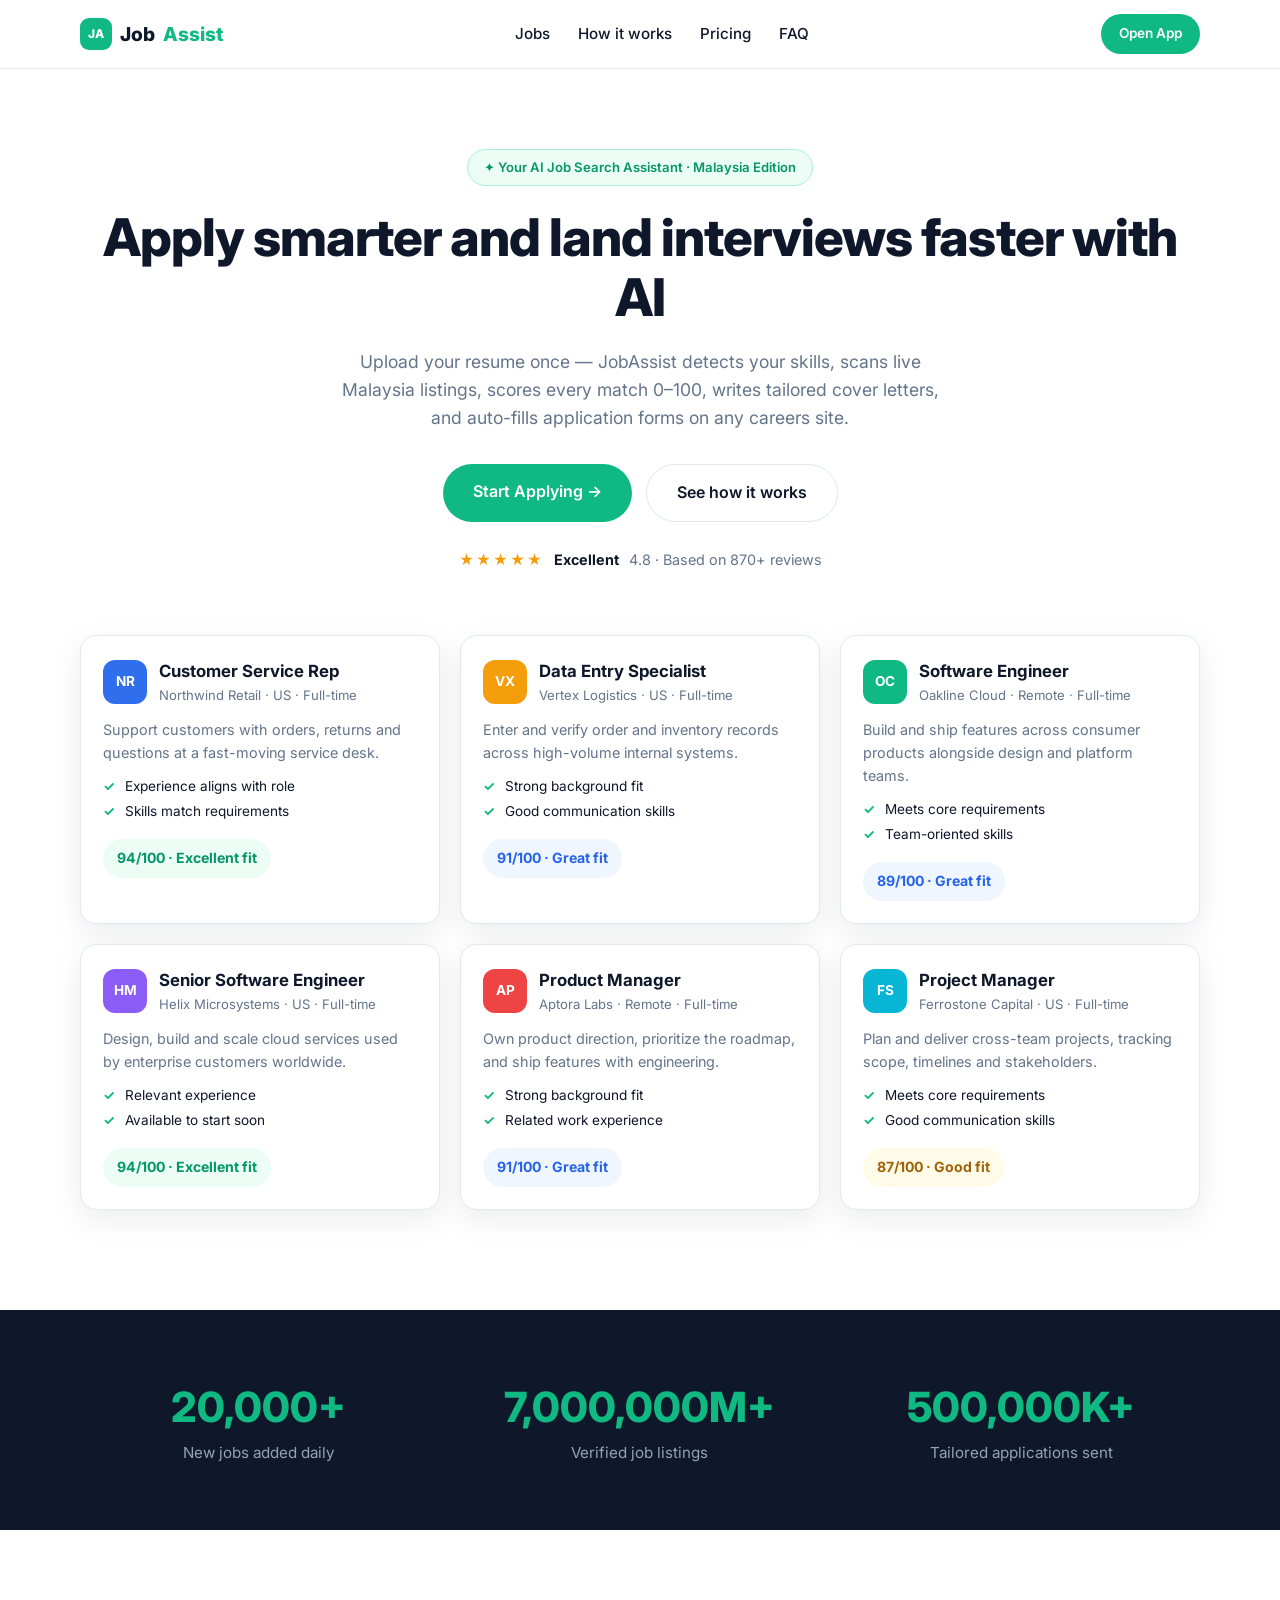
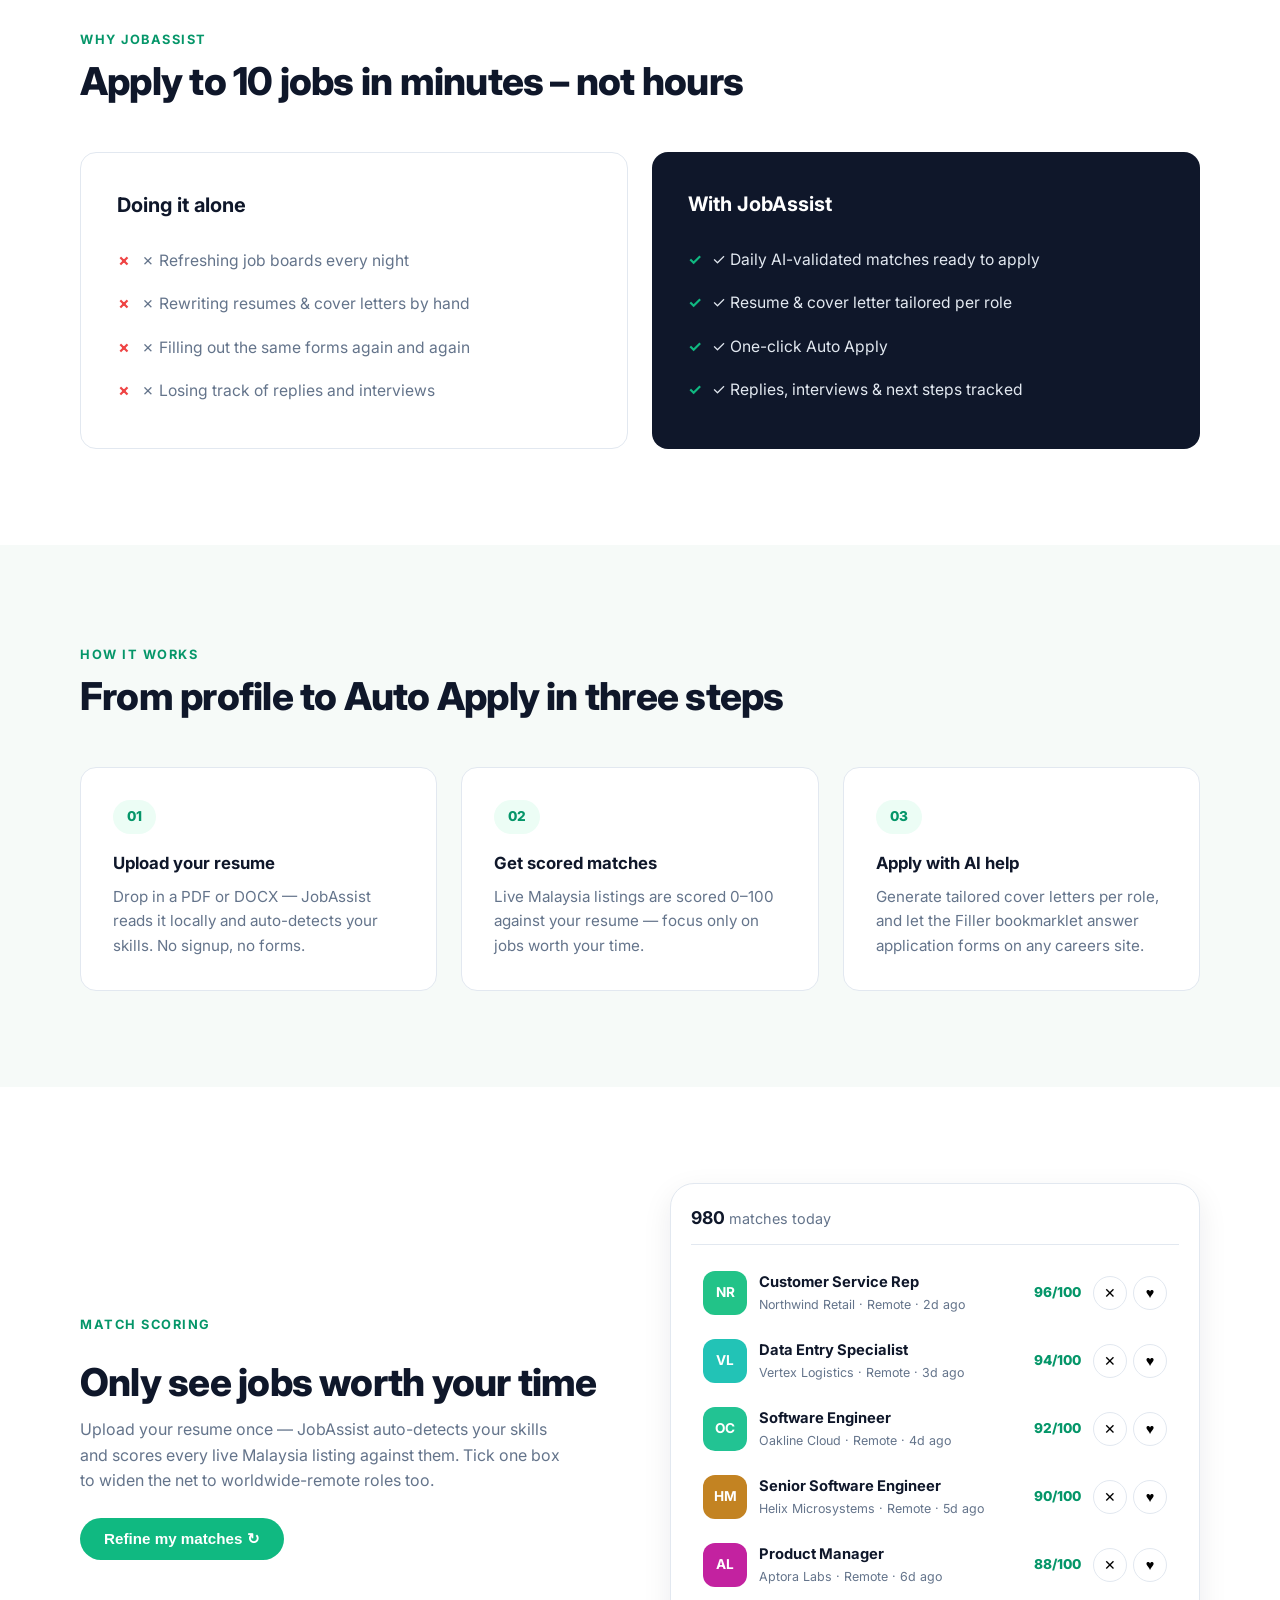
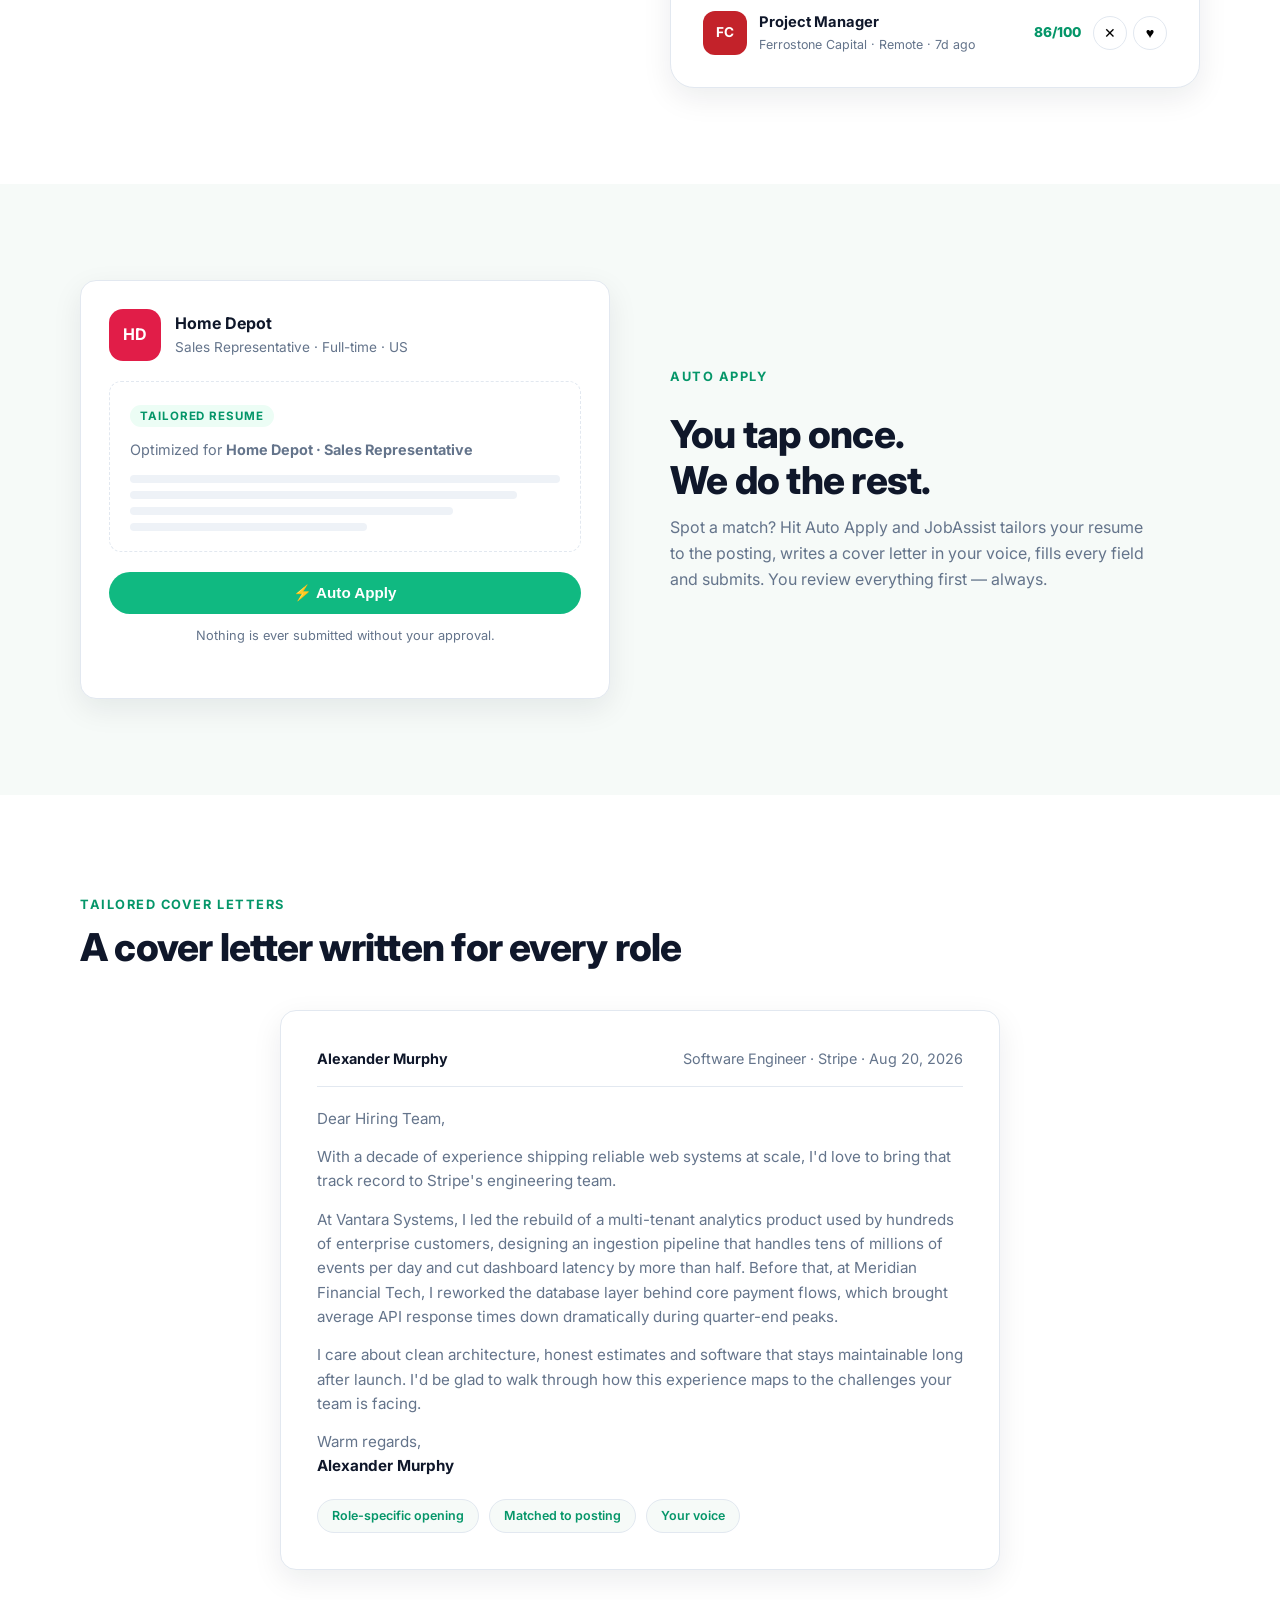
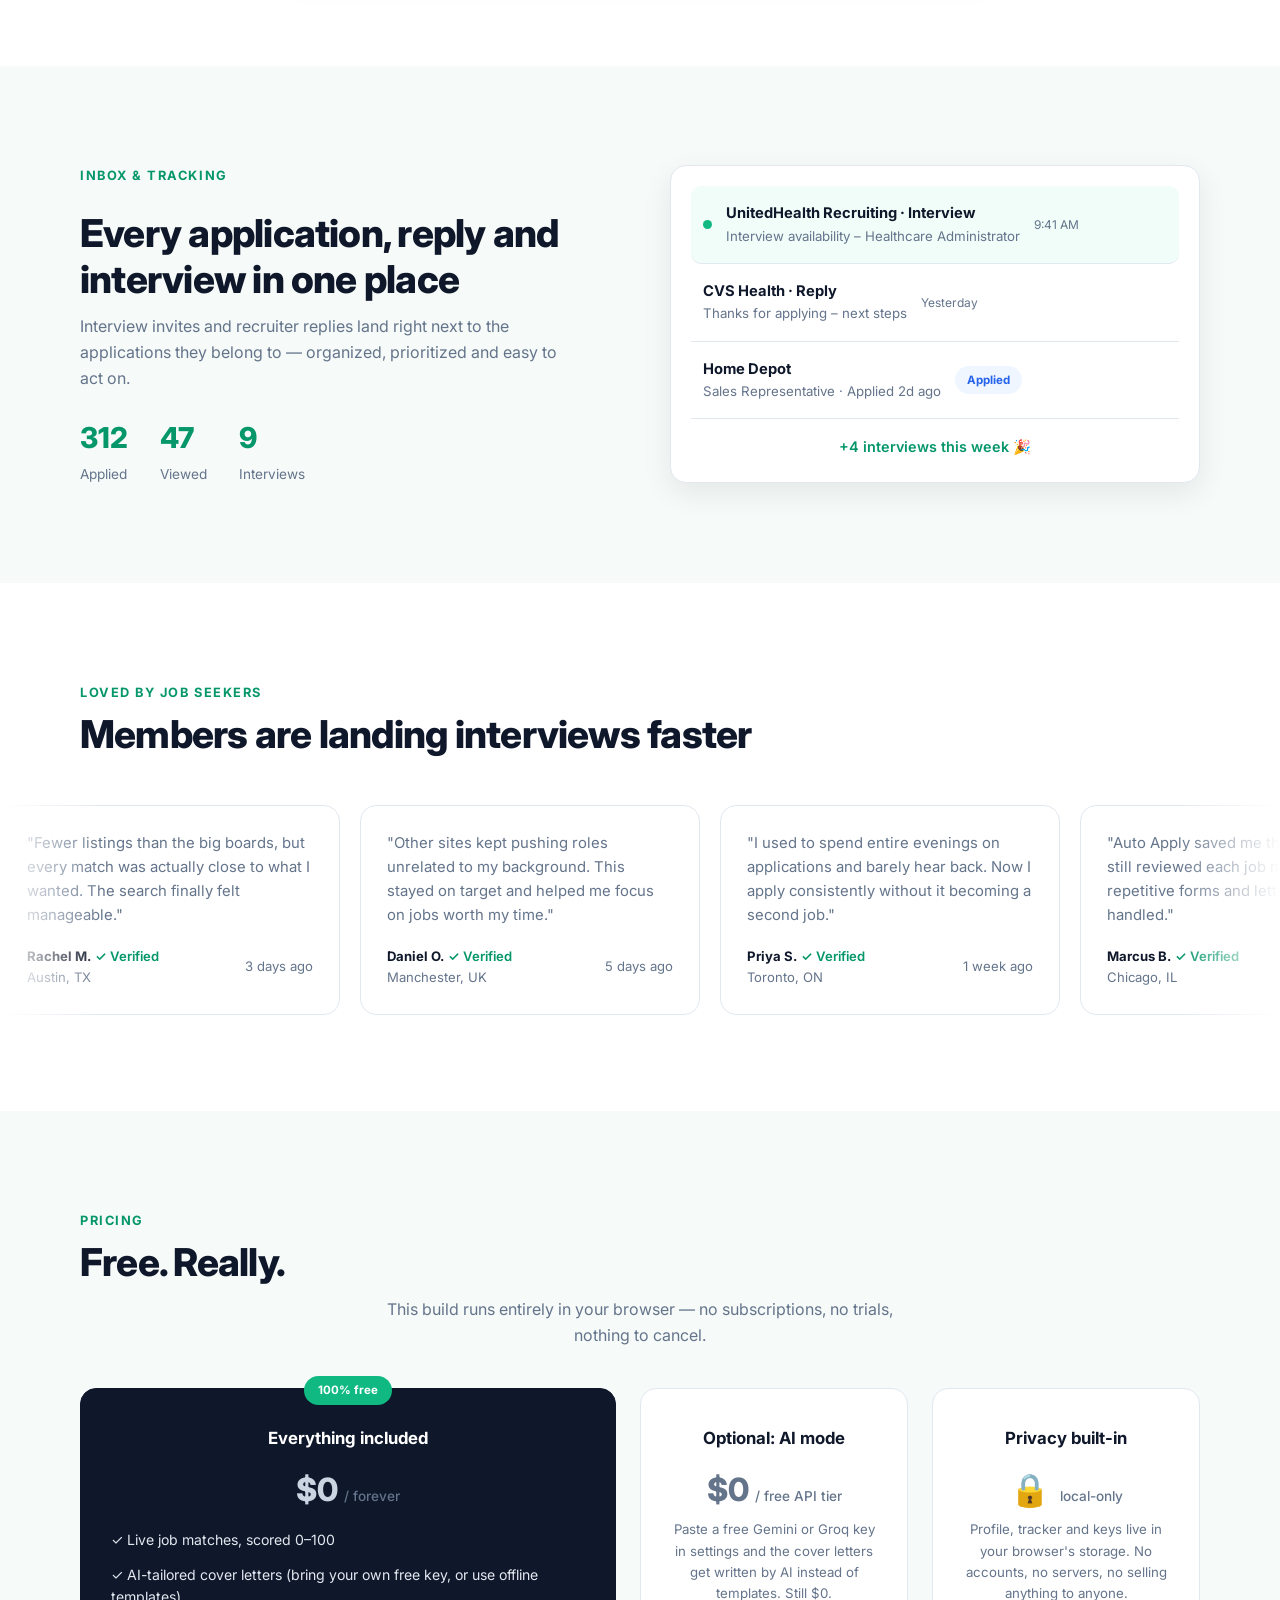
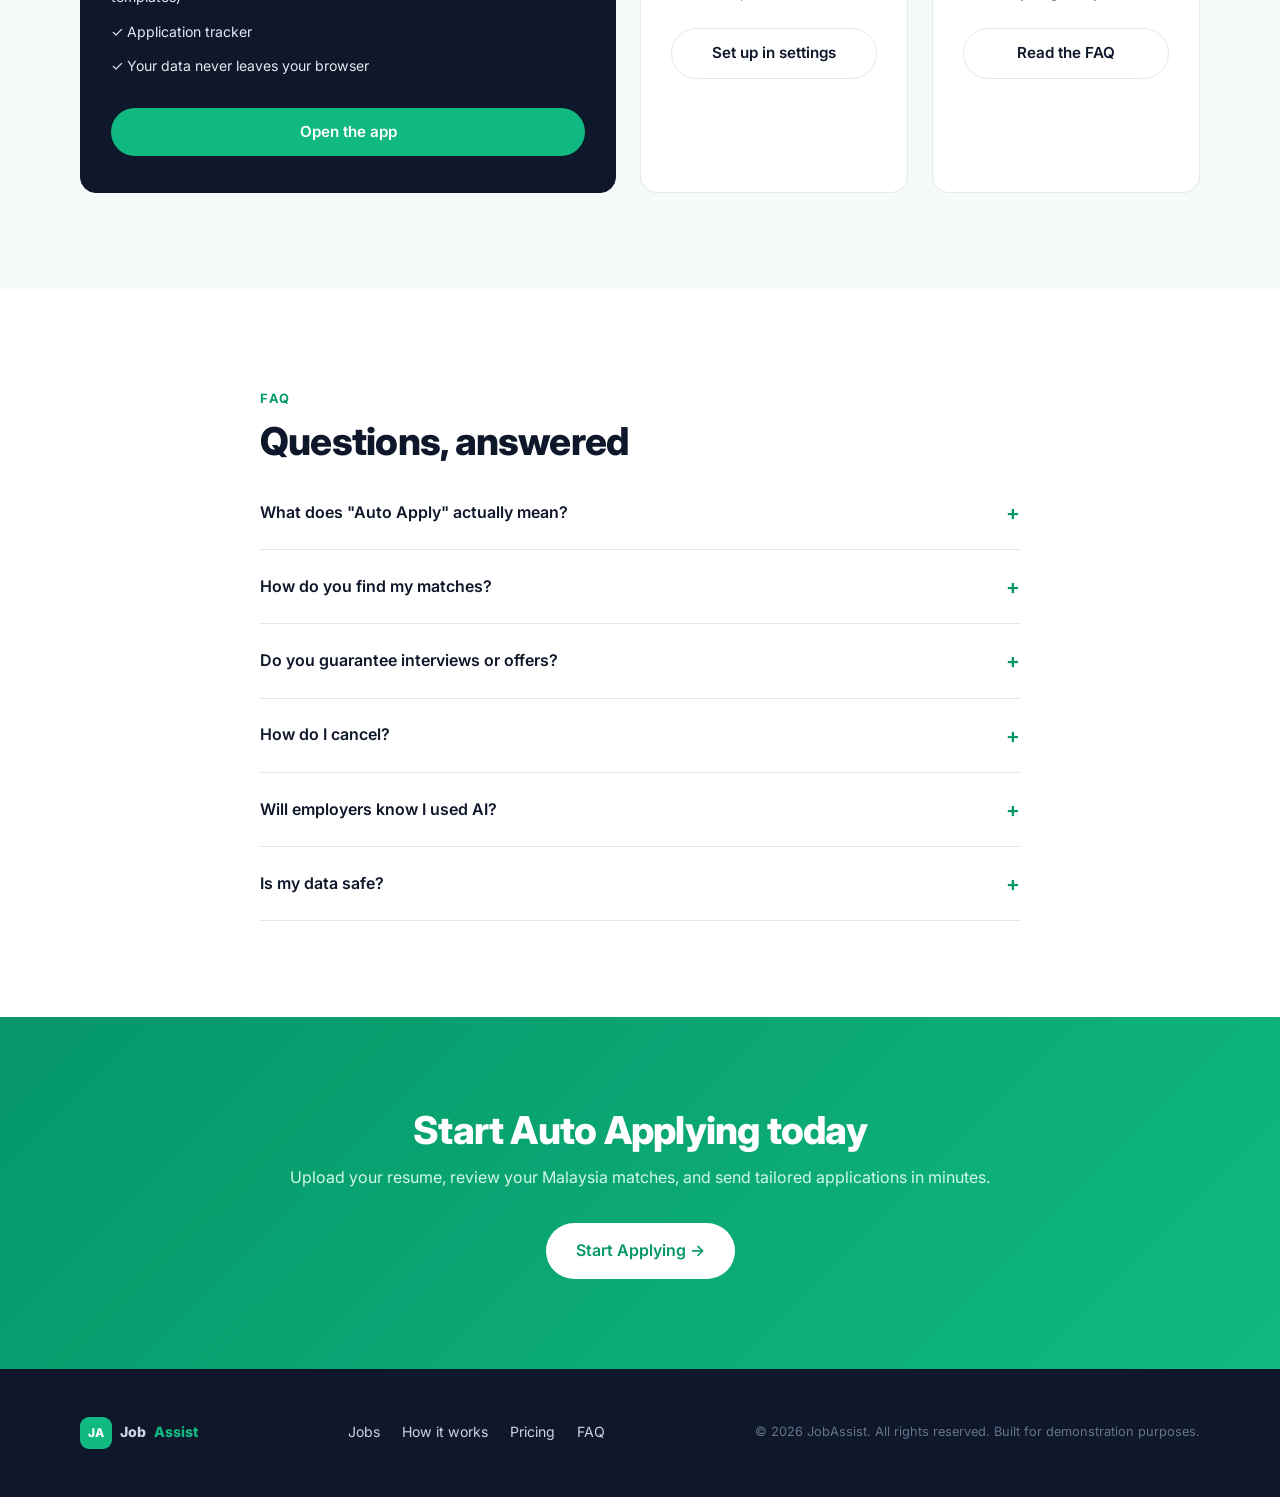
==== commit 3396a5f9: "Personal edition: resume upload, Malaysia-only matching, Adzuna MY + Jobicy sources, AI form-filler " ====
--- a/index.html
+++ b/index.html
@@ -36,12 +36,12 @@
   <!-- ===== Hero ===== -->
   <section class="hero">
     <div class="container hero-inner">
-      <span class="pill reveal">✦ Your AI Job Search Assistant</span>
+      <span class="pill reveal">✦ Your AI Job Search Assistant · Malaysia Edition</span>
       <h1 class="reveal">Apply smarter and land interviews faster with AI</h1>
       <p class="hero-sub reveal">
-        JobAssist surfaces high-match roles, tailors your application materials,
-        and lets you apply in a single click — so your energy goes into interviews,
-        not forms.
+        Upload your resume once — JobAssist detects your skills, scans live Malaysia
+        listings, scores every match 0–100, writes tailored cover letters, and
+        auto-fills application forms on any careers site.
       </p>
       <div class="hero-cta reveal">
         <a href="app.html" class="btn btn-primary btn-lg">Start Applying →</a>
@@ -163,18 +163,18 @@
       <div class="steps">
         <div class="step reveal">
           <span class="step-num">01</span>
-          <h3>Complete your profile</h3>
-          <p>Take a quick quiz and upload your resume so JobAssist understands your skills, goals and preferences.</p>
+          <h3>Upload your resume</h3>
+          <p>Drop in a PDF or DOCX — JobAssist reads it locally and auto-detects your skills. No signup, no forms.</p>
         </div>
         <div class="step reveal">
           <span class="step-num">02</span>
-          <h3>Get validated matches</h3>
-          <p>Every role is scored 0–100 against your profile, so you only spend time on jobs worth applying to.</p>
+          <h3>Get scored matches</h3>
+          <p>Live Malaysia listings are scored 0–100 against your resume — focus only on jobs worth your time.</p>
         </div>
         <div class="step reveal">
           <span class="step-num">03</span>
-          <h3>Auto Apply, tailored</h3>
-          <p>Approve a match and we tailor your resume, write the cover letter, fill the form and submit it.</p>
+          <h3>Apply with AI help</h3>
+          <p>Generate tailored cover letters per role, and let the Filler bookmarklet answer application forms on any careers site.</p>
         </div>
       </div>
     </div>
@@ -186,7 +186,7 @@
       <div>
         <p class="eyebrow reveal">Match scoring</p>
         <h2 class="reveal">Only see jobs worth your time</h2>
-        <p class="reveal">Set your title, salary, location and must-haves. JobAssist scans fresh postings daily and scores each one against your profile — refine with Like / Dislike and the feed adapts.</p>
+        <p class="reveal">Upload your resume once — JobAssist auto-detects your skills and scores every live Malaysia listing against them. Tick one box to widen the net to worldwide-remote roles too.</p>
         <button class="btn btn-primary reveal" id="refineBtn">Refine my matches ↻</button>
       </div>
       <div class="phone reveal">
@@ -358,7 +358,7 @@
   <section class="final-cta">
     <div class="container">
       <h2 class="reveal">Start Auto Applying today</h2>
-      <p class="reveal">Set up your profile, review live matches, and send tailored applications in minutes.</p>
+      <p class="reveal">Upload your resume, review your Malaysia matches, and send tailored applications in minutes.</p>
       <a href="app.html" class="btn btn-light btn-lg reveal">Start Applying →</a>
     </div>
   </section>
